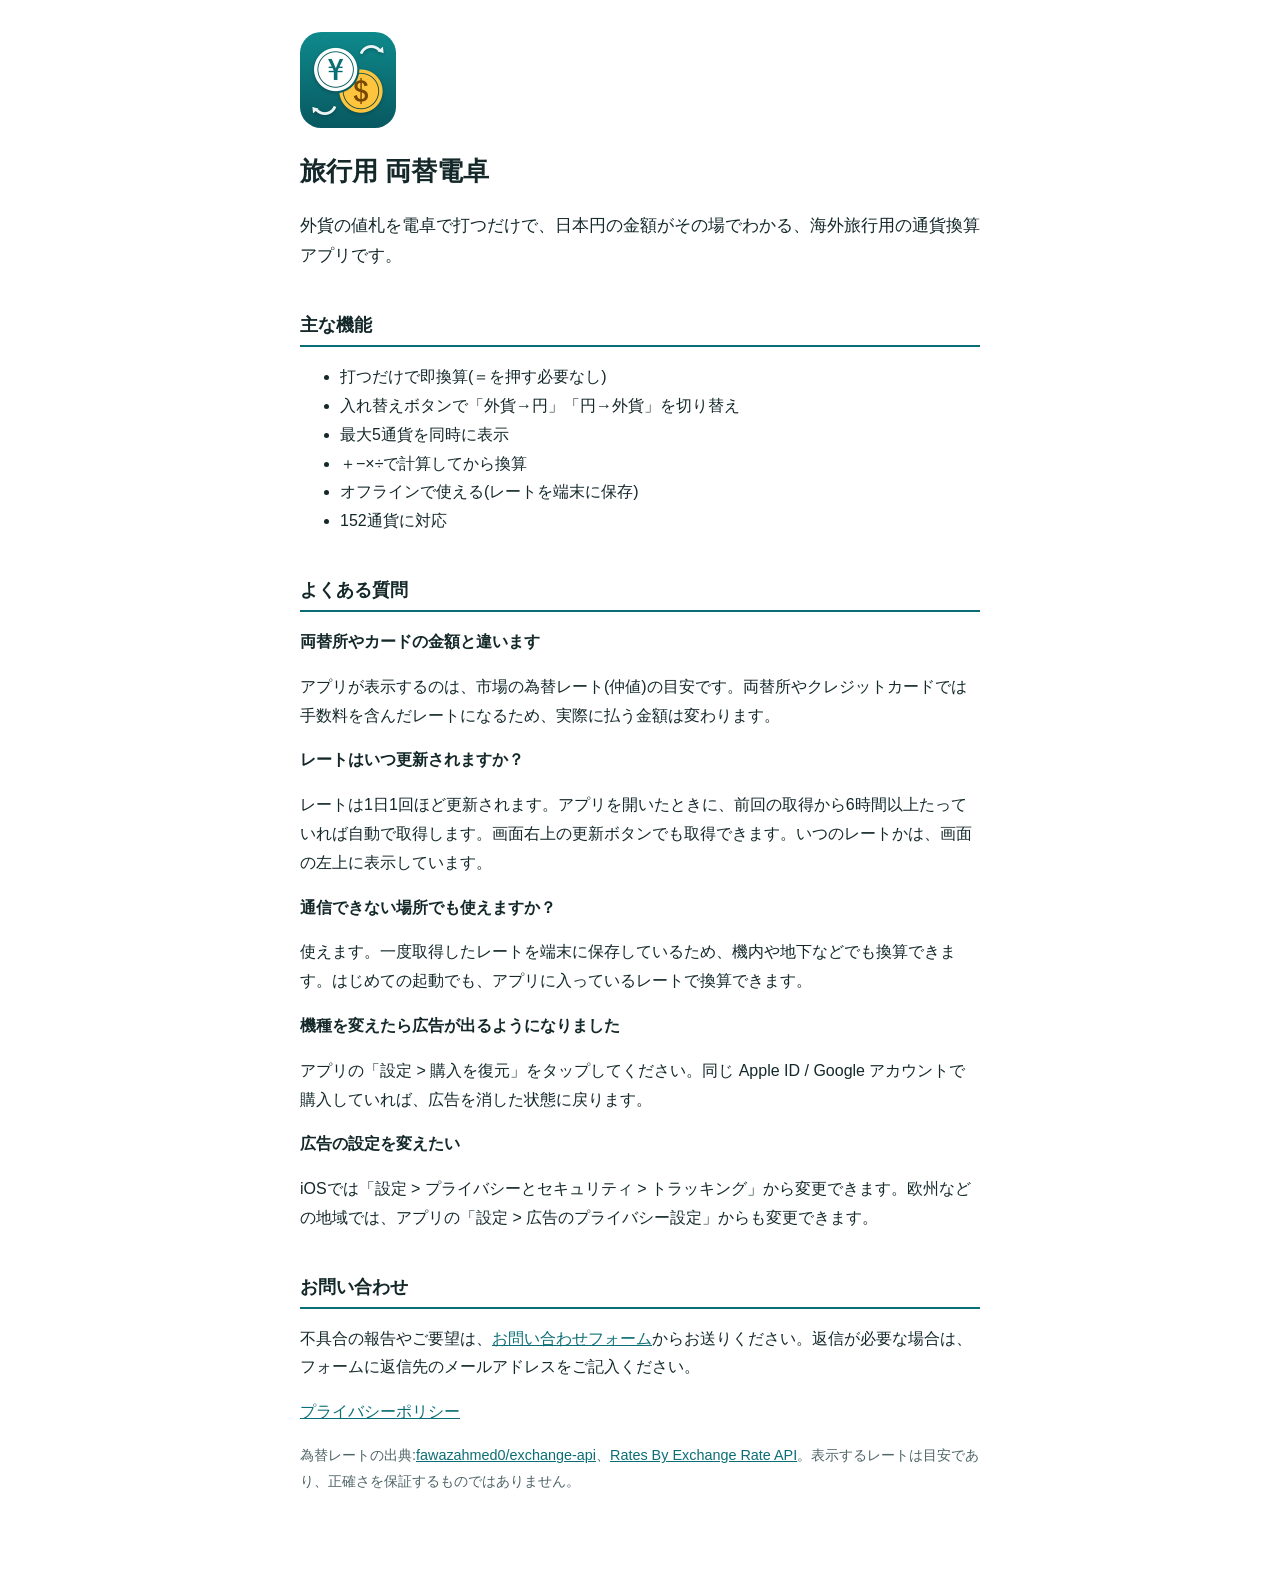
==== index.html @ de248151 "サポートページ・プライバシーポリシー・app-ads.txt を公開 Co-Authored-By: Claude Opus 5.5 <noreply@anthropic.com>" ====
<!doctype html>
<html lang="ja">
<head>
<meta charset="utf-8">
<meta name="viewport" content="width=device-width, initial-scale=1">
<title>旅行用 両替電卓 | 通貨換算・為替レート計算</title>
<meta name="description" content="外貨の値札を打つだけで日本円がすぐわかる、海外旅行用の両替電卓。円→外貨の逆向きも、最大5通貨の同時表示も。オフラインで使えます。">
<link rel="stylesheet" href="style.css">
</head>
<body>
<main>
<img class="icon" src="icon.png" alt="" width="96" height="96">
<h1>旅行用 両替電卓</h1>
<p class="lead">外貨の値札を電卓で打つだけで、日本円の金額がその場でわかる、海外旅行用の通貨換算アプリです。</p>

<h2>主な機能</h2>
<ul>
<li>打つだけで即換算(＝を押す必要なし)</li>
<li>入れ替えボタンで「外貨→円」「円→外貨」を切り替え</li>
<li>最大5通貨を同時に表示</li>
<li>＋−×÷で計算してから換算</li>
<li>オフラインで使える(レートを端末に保存)</li>
<li>152通貨に対応</li>
</ul>

<h2>よくある質問</h2>
<h3>両替所やカードの金額と違います</h3>
<p>アプリが表示するのは、市場の為替レート(仲値)の目安です。両替所やクレジットカードでは手数料を含んだレートになるため、実際に払う金額は変わります。</p>
<h3>レートはいつ更新されますか？</h3>
<p>レートは1日1回ほど更新されます。アプリを開いたときに、前回の取得から6時間以上たっていれば自動で取得します。画面右上の更新ボタンでも取得できます。いつのレートかは、画面の左上に表示しています。</p>
<h3>通信できない場所でも使えますか？</h3>
<p>使えます。一度取得したレートを端末に保存しているため、機内や地下などでも換算できます。はじめての起動でも、アプリに入っているレートで換算できます。</p>
<h3>機種を変えたら広告が出るようになりました</h3>
<p>アプリの「設定 > 購入を復元」をタップしてください。同じ Apple ID / Google アカウントで購入していれば、広告を消した状態に戻ります。</p>
<h3>広告の設定を変えたい</h3>
<p>iOSでは「設定 > プライバシーとセキュリティ > トラッキング」から変更できます。欧州などの地域では、アプリの「設定 > 広告のプライバシー設定」からも変更できます。</p>

<h2>お問い合わせ</h2>
<p>不具合の報告やご要望は、<a href="https://docs.google.com/forms/d/e/1FAIpQLSer46v0iLHVShzQdXSf11qXnKrGB3zrSokAoWvqD0fSqKLcEg/viewform">お問い合わせフォーム</a>からお送りください。返信が必要な場合は、フォームに返信先のメールアドレスをご記入ください。</p>

<p><a href="privacy.html">プライバシーポリシー</a></p>

<p class="note">為替レートの出典:<a href="https://github.com/fawazahmed0/exchange-api">fawazahmed0/exchange-api</a>、<a href="https://www.exchangerate-api.com">Rates By Exchange Rate API</a>。表示するレートは目安であり、正確さを保証するものではありません。</p>
</main>
</body>
</html>
---- style.css ----
:root {
  --text: #14282a;
  --muted: #4f6466;
  --accent: #0b6e75;
  --bg: #ffffff;
}
@media (prefers-color-scheme: dark) {
  :root {
    --text: #e6f1f1;
    --muted: #a3b9ba;
    --accent: #6fd3d8;
    --bg: #0f1a1b;
  }
}
body {
  margin: 0;
  background: var(--bg);
  color: var(--text);
  font-family: -apple-system, BlinkMacSystemFont, "Hiragino Sans", "Noto Sans JP", sans-serif;
  line-height: 1.8;
}
main {
  max-width: 680px;
  margin: 0 auto;
  padding: 32px 16px 64px;
}
h1 { font-size: 1.6rem; margin: 0.4em 0; }
h2 { font-size: 1.15rem; margin-top: 2em; border-bottom: 2px solid var(--accent); padding-bottom: 4px; }
h3 { font-size: 1rem; margin-bottom: 0; }
a { color: var(--accent); }
.icon { border-radius: 22%; }
.lead { font-size: 1.05rem; }
.date, .back, .note { color: var(--muted); font-size: 0.9rem; }
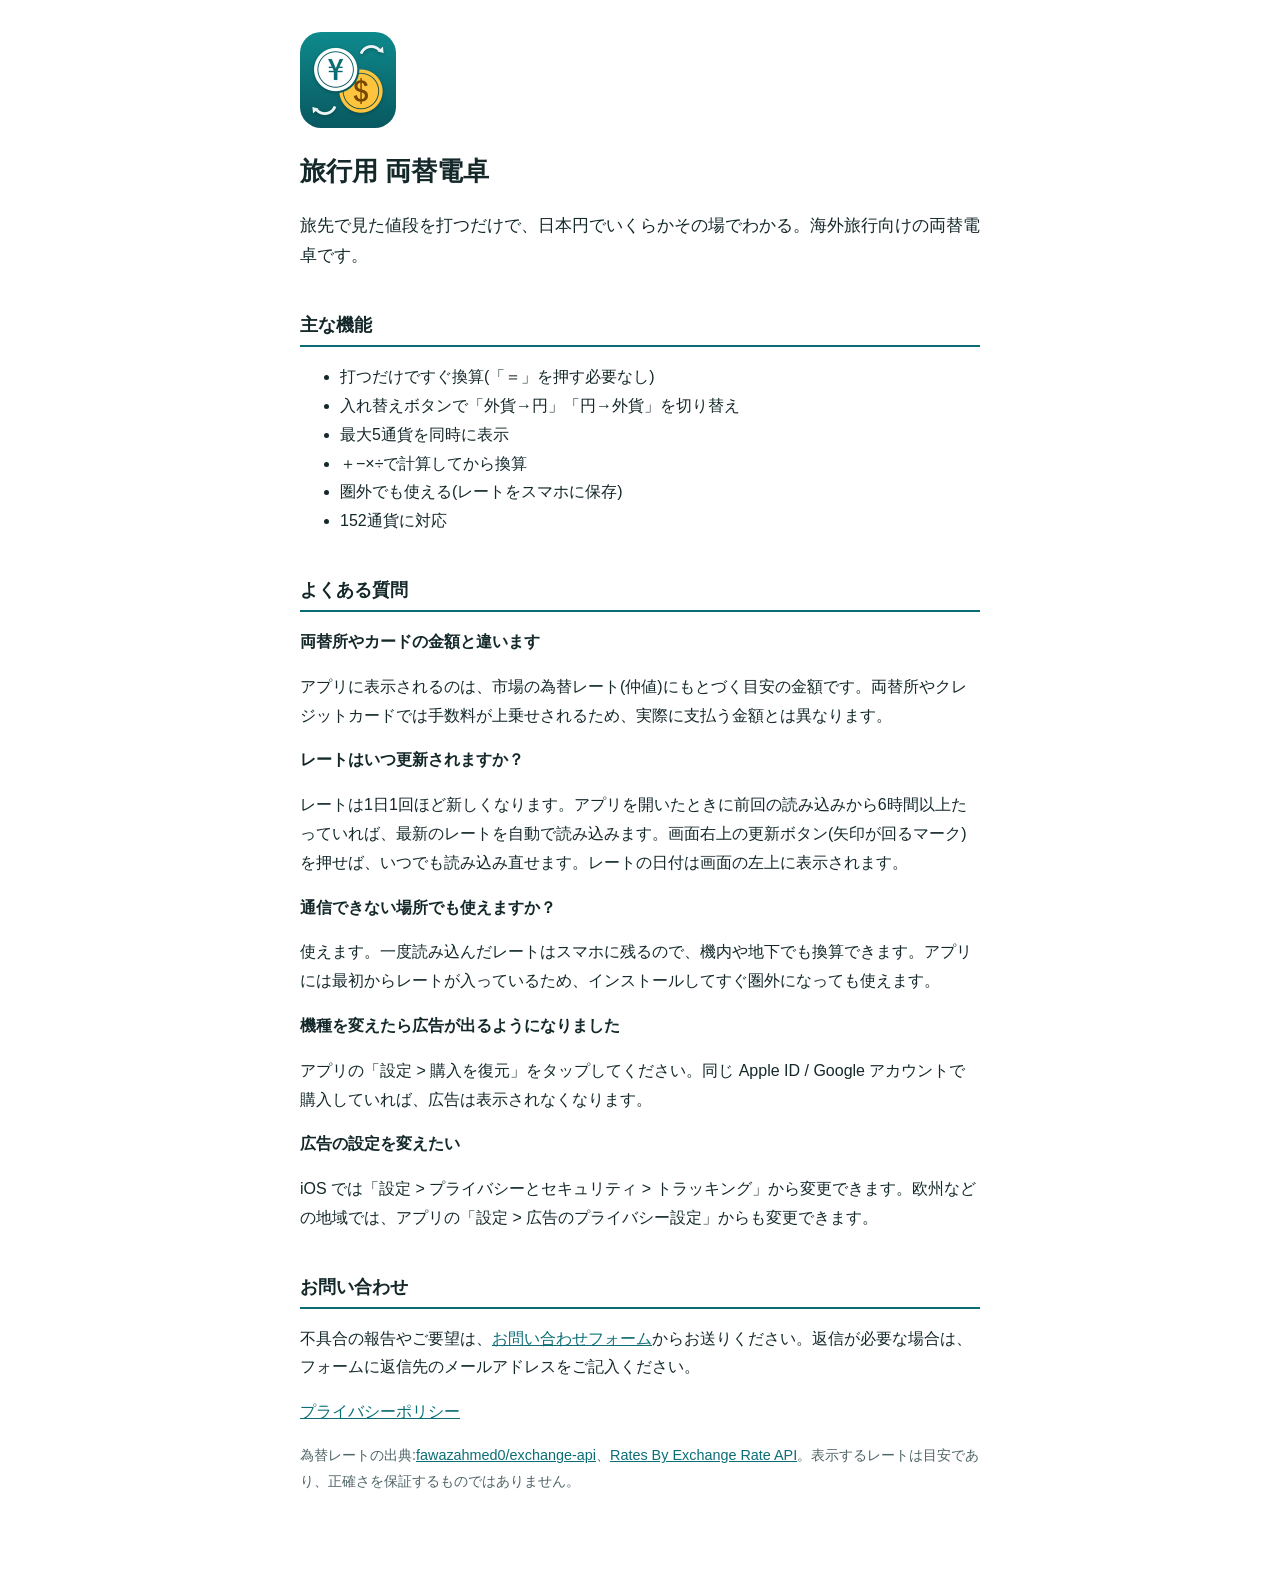
==== commit 43cf4959: "日本語の言い回しを校正 Co-Authored-By: Claude Opus 5.5 <noreply@anthropic.com>" ====
--- a/index.html
+++ b/index.html
@@ -4,36 +4,36 @@
 <meta charset="utf-8">
 <meta name="viewport" content="width=device-width, initial-scale=1">
 <title>旅行用 両替電卓 | 通貨換算・為替レート計算</title>
-<meta name="description" content="外貨の値札を打つだけで日本円がすぐわかる、海外旅行用の両替電卓。円→外貨の逆向きも、最大5通貨の同時表示も。オフラインで使えます。">
+<meta name="description" content="旅先で見た値段を打つだけで日本円でいくらかすぐわかる、海外旅行向けの両替電卓。円から外貨への換算や最大5通貨の同時表示にも対応し、圏外でも使えます。">
 <link rel="stylesheet" href="style.css">
 </head>
 <body>
 <main>
 <img class="icon" src="icon.png" alt="" width="96" height="96">
 <h1>旅行用 両替電卓</h1>
-<p class="lead">外貨の値札を電卓で打つだけで、日本円の金額がその場でわかる、海外旅行用の通貨換算アプリです。</p>
+<p class="lead">旅先で見た値段を打つだけで、日本円でいくらかその場でわかる。海外旅行向けの両替電卓です。</p>
 
 <h2>主な機能</h2>
 <ul>
-<li>打つだけで即換算(＝を押す必要なし)</li>
+<li>打つだけですぐ換算(「＝」を押す必要なし)</li>
 <li>入れ替えボタンで「外貨→円」「円→外貨」を切り替え</li>
 <li>最大5通貨を同時に表示</li>
 <li>＋−×÷で計算してから換算</li>
-<li>オフラインで使える(レートを端末に保存)</li>
+<li>圏外でも使える(レートをスマホに保存)</li>
 <li>152通貨に対応</li>
 </ul>
 
 <h2>よくある質問</h2>
 <h3>両替所やカードの金額と違います</h3>
-<p>アプリが表示するのは、市場の為替レート(仲値)の目安です。両替所やクレジットカードでは手数料を含んだレートになるため、実際に払う金額は変わります。</p>
+<p>アプリに表示されるのは、市場の為替レート(仲値)にもとづく目安の金額です。両替所やクレジットカードでは手数料が上乗せされるため、実際に支払う金額とは異なります。</p>
 <h3>レートはいつ更新されますか？</h3>
-<p>レートは1日1回ほど更新されます。アプリを開いたときに、前回の取得から6時間以上たっていれば自動で取得します。画面右上の更新ボタンでも取得できます。いつのレートかは、画面の左上に表示しています。</p>
+<p>レートは1日1回ほど新しくなります。アプリを開いたときに前回の読み込みから6時間以上たっていれば、最新のレートを自動で読み込みます。画面右上の更新ボタン(矢印が回るマーク)を押せば、いつでも読み込み直せます。レートの日付は画面の左上に表示されます。</p>
 <h3>通信できない場所でも使えますか？</h3>
-<p>使えます。一度取得したレートを端末に保存しているため、機内や地下などでも換算できます。はじめての起動でも、アプリに入っているレートで換算できます。</p>
+<p>使えます。一度読み込んだレートはスマホに残るので、機内や地下でも換算できます。アプリには最初からレートが入っているため、インストールしてすぐ圏外になっても使えます。</p>
 <h3>機種を変えたら広告が出るようになりました</h3>
-<p>アプリの「設定 > 購入を復元」をタップしてください。同じ Apple ID / Google アカウントで購入していれば、広告を消した状態に戻ります。</p>
+<p>アプリの「設定 > 購入を復元」をタップしてください。同じ Apple ID / Google アカウントで購入していれば、広告は表示されなくなります。</p>
 <h3>広告の設定を変えたい</h3>
-<p>iOSでは「設定 > プライバシーとセキュリティ > トラッキング」から変更できます。欧州などの地域では、アプリの「設定 > 広告のプライバシー設定」からも変更できます。</p>
+<p>iOS では「設定 > プライバシーとセキュリティ > トラッキング」から変更できます。欧州などの地域では、アプリの「設定 > 広告のプライバシー設定」からも変更できます。</p>
 
 <h2>お問い合わせ</h2>
 <p>不具合の報告やご要望は、<a href="https://docs.google.com/forms/d/e/1FAIpQLSer46v0iLHVShzQdXSf11qXnKrGB3zrSokAoWvqD0fSqKLcEg/viewform">お問い合わせフォーム</a>からお送りください。返信が必要な場合は、フォームに返信先のメールアドレスをご記入ください。</p>
